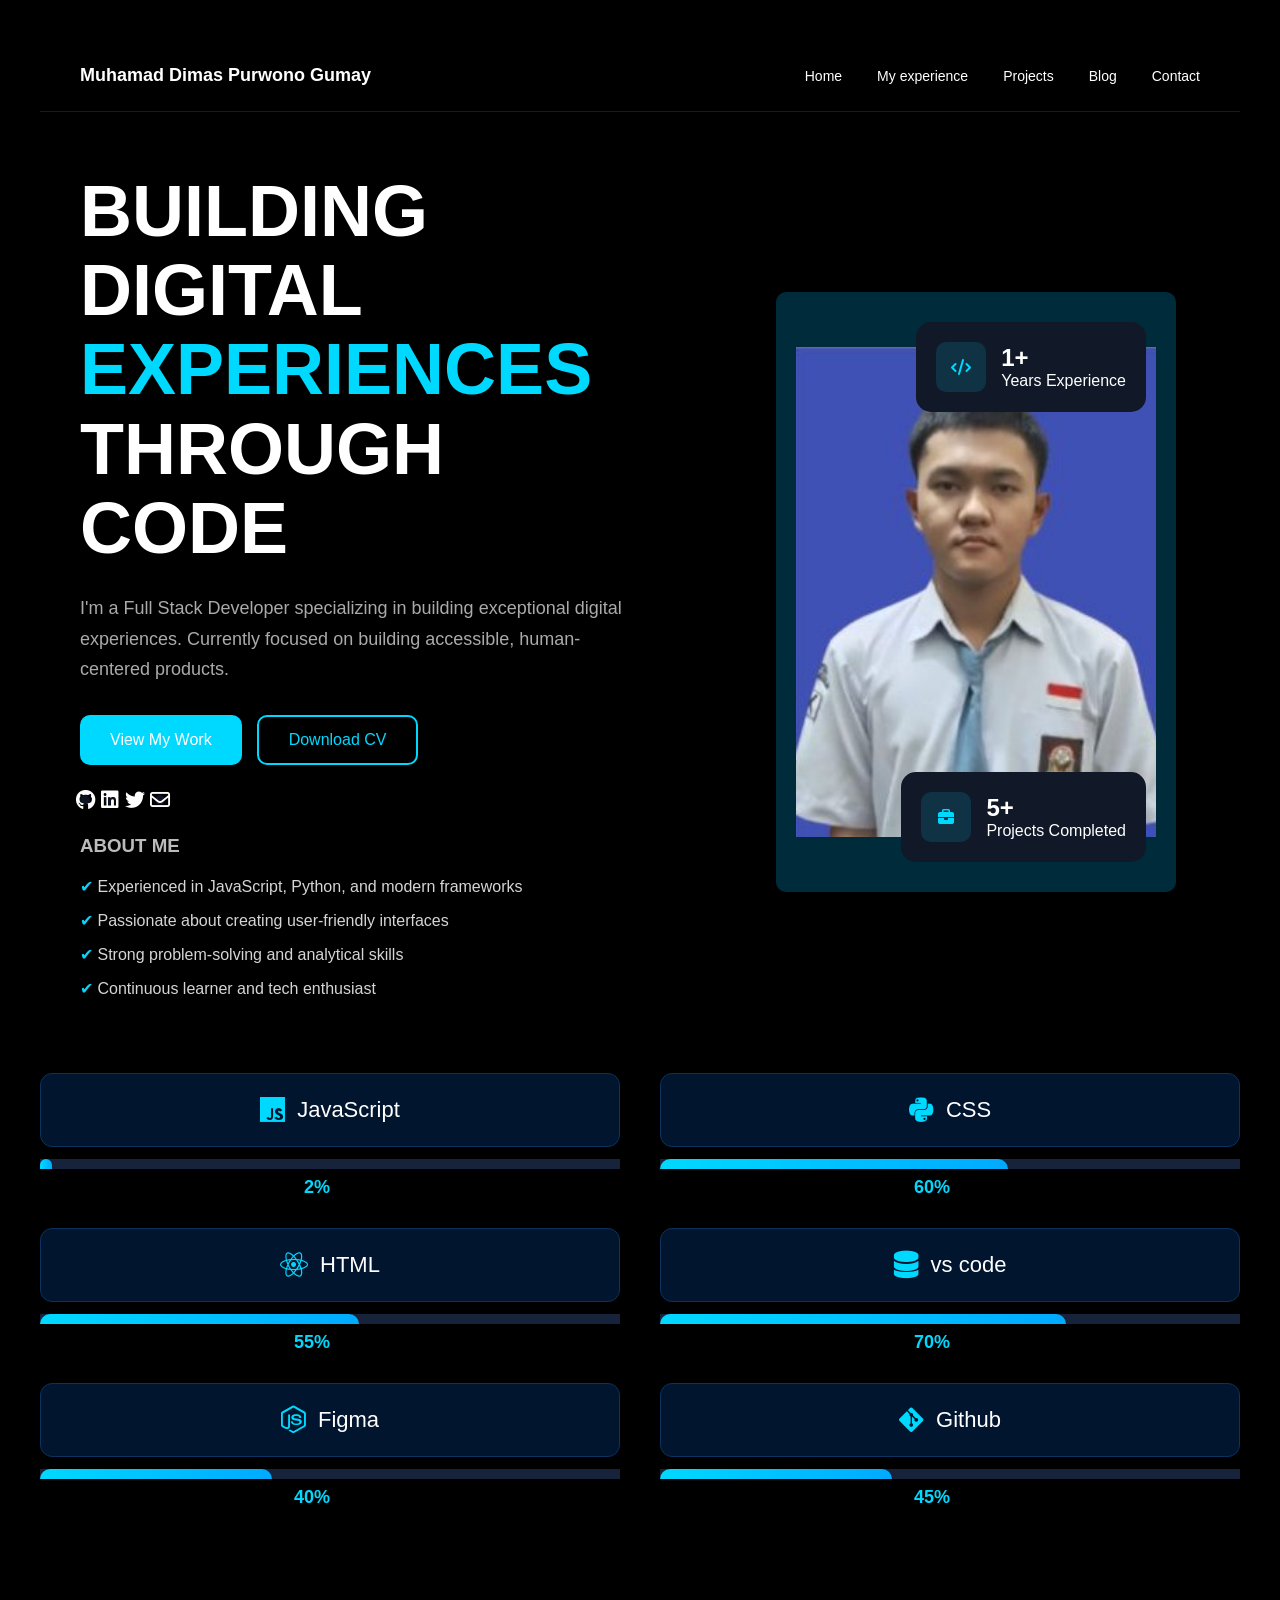
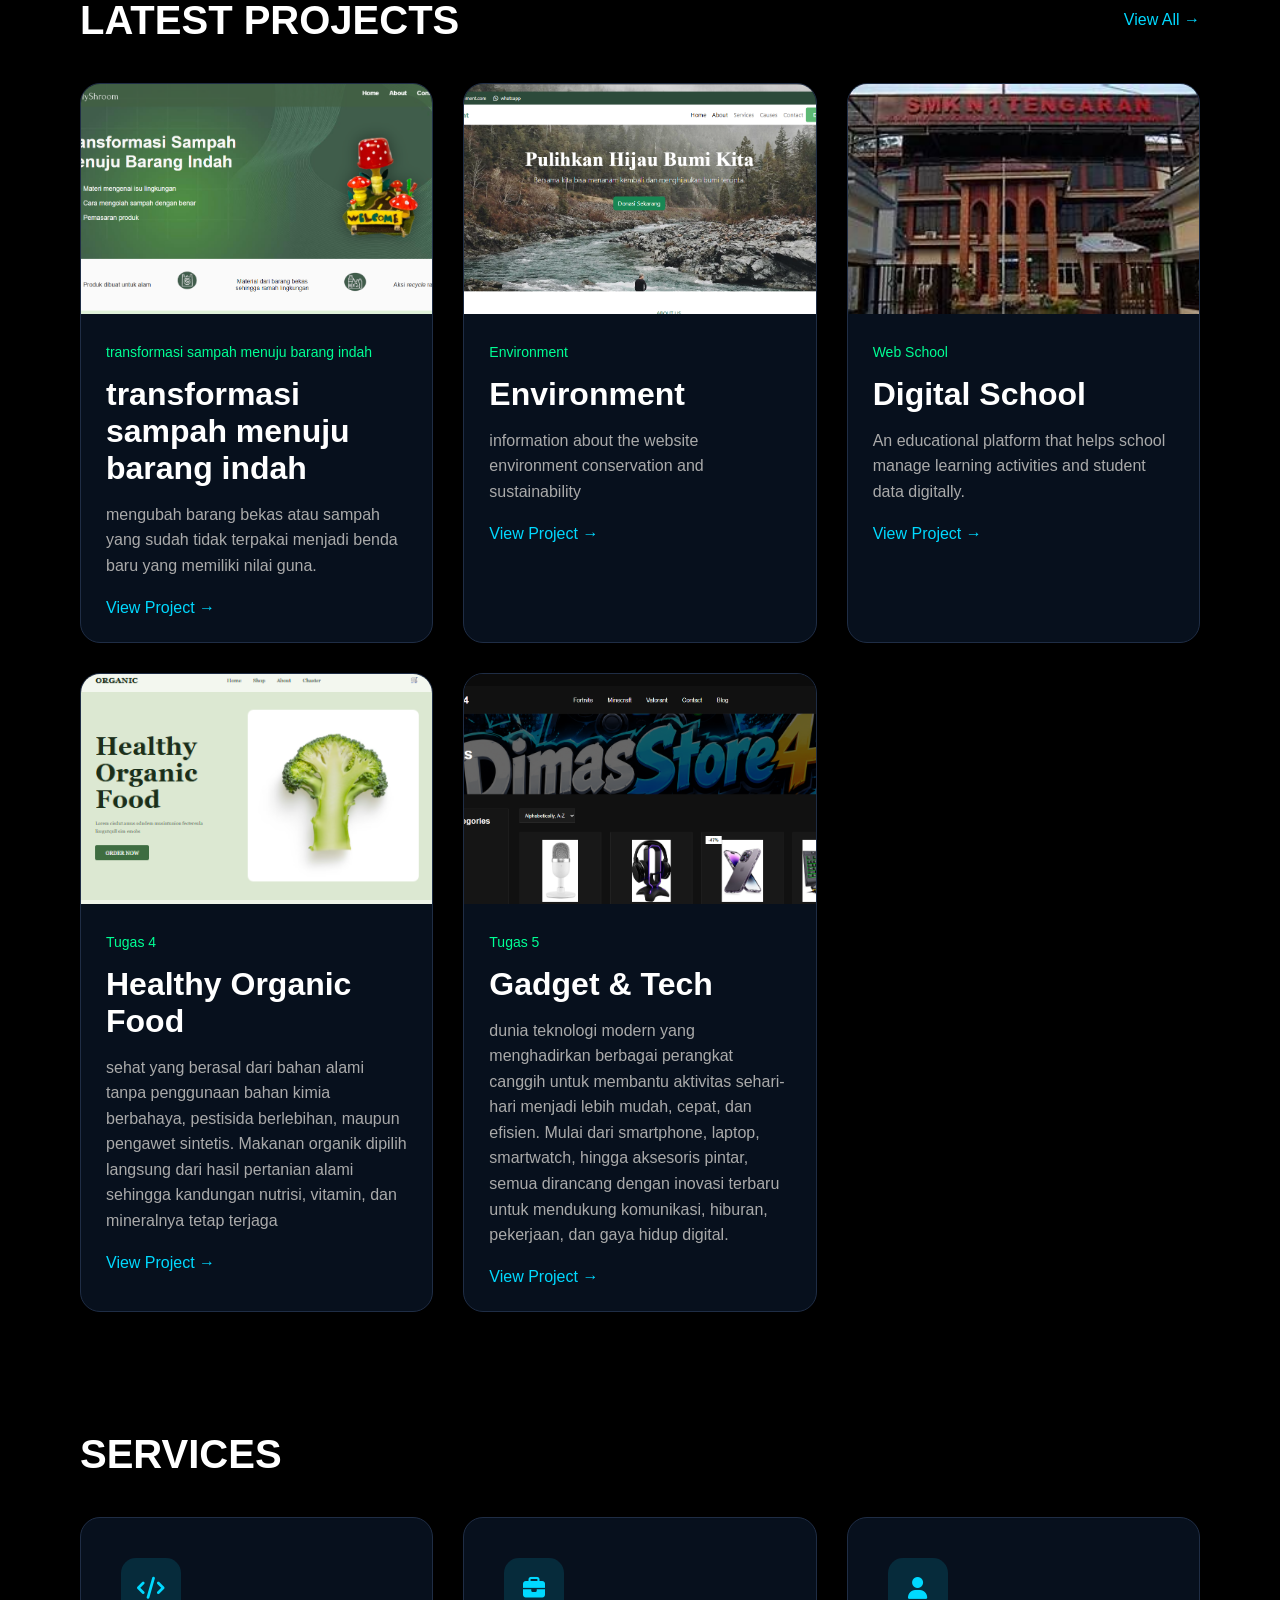
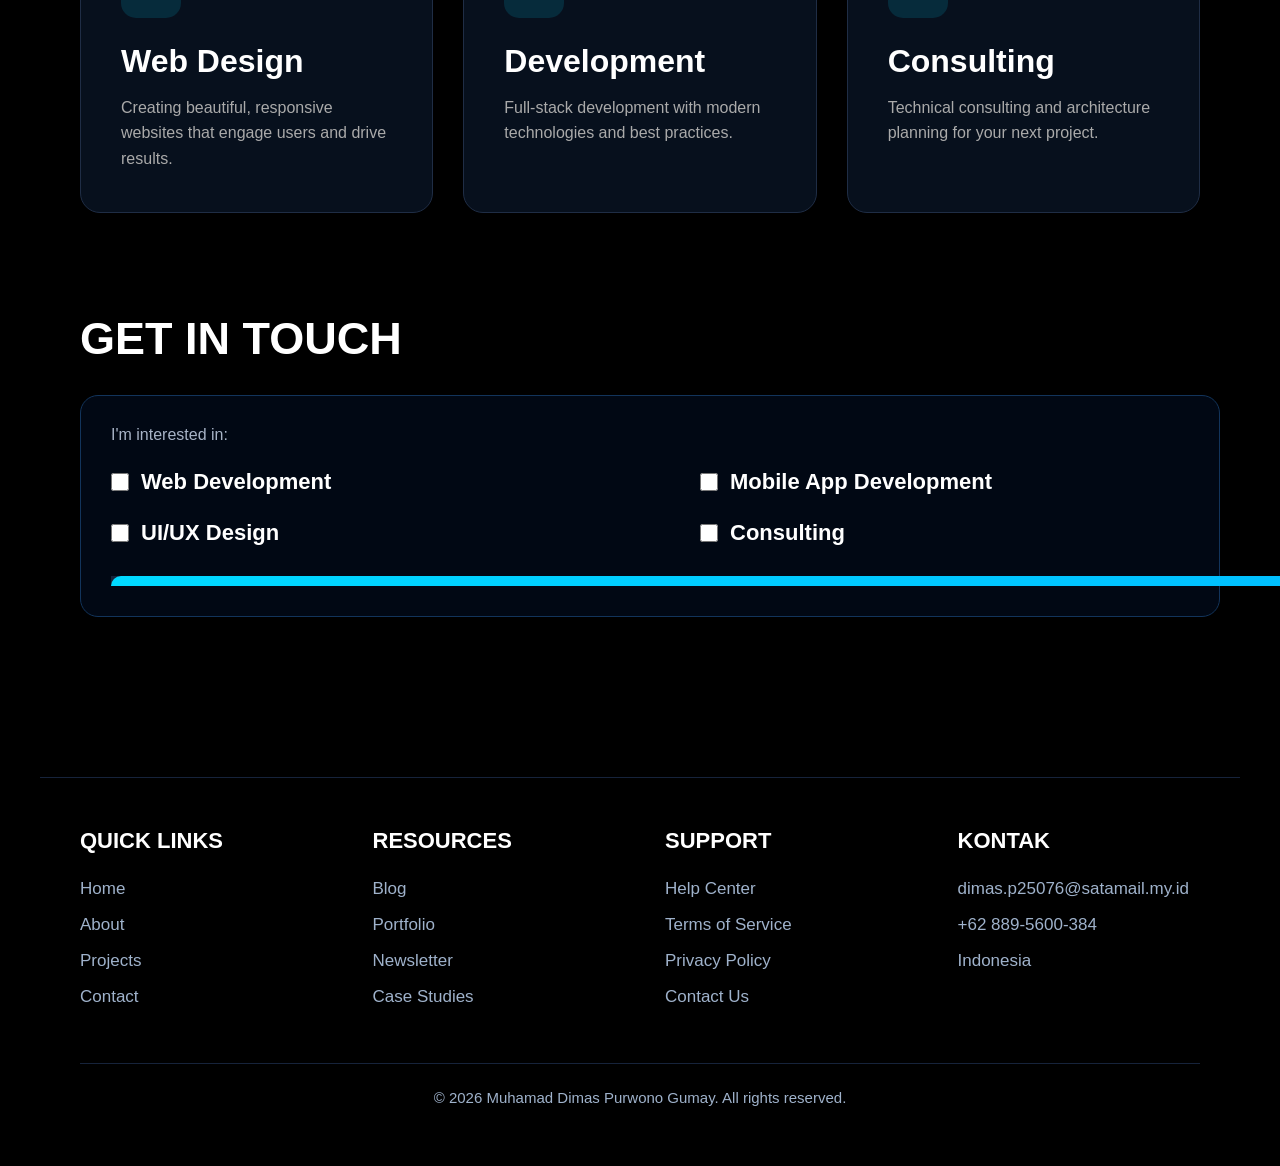
==== index.html @ ce94a872 "Add files via upload" ====
<!DOCTYPE html>
<html lang="en">
<head>
  <meta charset="UTF-8" />
  <meta name="viewport" content="width=device-width, initial-scale=1.0"/>
  <title>Portfolio</title>

  <!-- CSS -->
  <link rel="stylesheet" href="style.css"/>

  <!-- ICON -->
  <link
    rel="stylesheet"
    href="https://cdnjs.cloudflare.com/ajax/libs/font-awesome/6.5.2/css/all.min.css"
  />
  <link rel="stylesheet"
href="https://cdnjs.cloudflare.com/ajax/libs/font-awesome/6.5.1/css/all.min.css"/>
<head>
  <meta charset="UTF-8">
  <meta name="viewport" content="width=device-width, initial-scale=1.0">

  <title>Get In Touch</title>

  <!-- CSS -->
  <link rel="stylesheet" href="style.css">
  <link rel="stylesheet"
href="https://cdnjs.cloudflare.com/ajax/libs/font-awesome/6.5.1/css/all.min.css"/>
</head>
<body>
</head>
<body>

  <!-- NAVBAR -->
  <header>
    <div class="logo">Muhamad Dimas Purwono Gumay</div>

    <nav>
      <a href="#">Home</a>
      <a href="recount Text.html">My experience</a>
      <a href="#">Projects</a>
      <a href="#">Blog</a>
      <a href="#">Contact</a>
    </nav>
  </header>

  <!-- HERO -->
  <section class="hero">

    <div class="hero-left">

      <h1>
        BUILDING <br>
        DIGITAL <span>EXPERIENCES</span> <br>
        THROUGH CODE
      </h1>

      <p>
        I'm a Full Stack Developer specializing in building exceptional digital experiences.
        Currently focused on building accessible, human-centered products.
      </p>

      <div class="hero-buttons">
        <button class="btn-primary"a href="recount Text.html"> View My Work</button>
        <button class="btn-outline">Download CV</button>
      </div>

      <div class="social-icons">
        <div><i class="fa-brands fa-github"></i></div>
        <div><i class="fa-brands fa-linkedin"></i></div>
        <div><i class="fa-brands fa-twitter"></i></div>
        <div><i class="fa-regular fa-envelope"></i></div>
      </div>

      <div class="about">
        <h3>ABOUT ME</h3>

        <ul>
          <li>Experienced in JavaScript, Python, and modern frameworks</li>
          <li>Passionate about creating user-friendly interfaces</li>
          <li>Strong problem-solving and analytical skills</li>
          <li>Continuous learner and tech enthusiast</li>
        </ul>
      </div>

    </div>

    <div class="hero-right">

      <div class="profile-box">

        <img src="img/Desain tanpa judul.jpg" alt="profile"/>

        <div class="experience">
          <i class="fa-solid fa-code"></i>
          <div>
            <h2>1+</h2>
            <p>Years Experience</p>
          </div>
        </div>

        <div class="projects-completed">
          <i class="fa-solid fa-briefcase"></i>
          <div>
            <h2>5+</h2>
            <p>Projects Completed</p>
          </div>
        </div>

      </div>

    </div>

  </section>
<div class="skills-container">

  <!-- LEFT -->
  <div class="skills-left">

    <!-- JavaScript -->
    <div class="skill-item">

      <div class="box">
        <i class="fa-brands fa-js"></i>
        <span>JavaScript</span>
      </div>

      <div class="progress-bar">
        <div class="progress javascript"></div>
      </div>

      <div class="percent">2%</div>

    </div>

    <!-- React -->
    <div class="skill-item">

      <div class="box">
        <i class="fa-brands fa-react"></i>
        <span>HTML</span>
      </div>

      <div class="progress-bar">
        <div class="progress react"></div>
      </div>

      <div class="percent">55%</div>

    </div>

    <!-- Node -->
    <div class="skill-item">

      <div class="box">
        <i class="fa-brands fa-node-js"></i>
        <span>Figma</span>
      </div>

      <div class="progress-bar">
        <div class="progress node"></div>
      </div>

      <div class="percent">40%</div>

    </div>

  </div>

  <!-- RIGHT -->
  <div class="skills-right">

    <!-- Python -->
    <div class="skill-item">

      <div class="box">
        <i class="fa-brands fa-python"></i>
        <span>CSS</span>
      </div>

      <div class="progress-bar">
        <div class="progress python"></div>
      </div>

      <div class="percent">60%</div>

    </div>

    <!-- MongoDB -->
    <div class="skill-item">

      <div class="box">
        <i class="fa-solid fa-database"></i>
        <span>vs code</span>
      </div>

      <div class="progress-bar">
        <div class="progress mongo"></div>
      </div>

      <div class="percent">70%</div>

    </div>

    <!-- Git -->
    <div class="skill-item">

      <div class="box">
        <i class="fa-brands fa-git-alt"></i>
        <span>Github</span>
      </div>

      <div class="progress-bar">
        <div class="progress git"></div>
      </div>

      <div class="percent">45%</div>

    </div>

  </div>

</div>
    </div>

  </section>

  <!-- PROJECTS -->
  <section class="projects">

    <div class="projects-header">
      <h2>LATEST PROJECTS</h2>
      <a href="#">View All →</a>
    </div>

    <div class="project-grid">

       <div class="project-card">
        <img src="img/Screenshot 2026-05-16 173646.png" alt="">
        <div class="project-content">
          <span>transformasi sampah menuju barang indah</span>
          <h3>transformasi sampah menuju barang indah</h3>
          <p>
            mengubah barang bekas atau sampah yang sudah tidak terpakai menjadi benda baru yang memiliki nilai guna.
          </p>
          <a href="https://zahrorahmadan-cpu.github.io/recycleproject/">View Project →</a>
        </div>
      </div>

      <div class="project-card">
        <img src="img/Screenshot 2026-05-16 173435.png" alt="">
        <div class="project-content">
          <span>Environment</span>
          <h3>Environment</h3>
          <p>
            information about the website environment conservation and sustainability
          </p>
          <a href="https://dimasgumay213-maker.github.io/TugasEnvironment/">View Project →</a>
        </div>
      </div>

      <div class="project-card">
        <img src="img/smk tengaran.jpg" alt="">
        <div class="project-content">
          <span>Web School</span>
          <h3>Digital School</h3>
          <p>
            An educational platform that helps school manage learning activities and student data digitally.
          </p>
          <a href="https://dimasgumay04-max.github.io/Landingpage/">View Project →</a>
        </div>
      </div>

      <div class="project-card">
        <img src="img/Screenshot 2026-05-16 211404.png" alt="">
        <div class="project-content">
          <span>Tugas 4</span>
          <h3>Healthy Organic Food</h3>
          <p>
            sehat yang berasal dari bahan alami tanpa penggunaan bahan kimia berbahaya, pestisida berlebihan, maupun pengawet sintetis. Makanan organik dipilih langsung dari hasil pertanian alami sehingga kandungan nutrisi, vitamin, dan mineralnya tetap terjaga          </p>
          <a href="https://dimasgumay213-maker.github.io/tugas-4-semester-2/">View Project →</a>
        </div>
      </div>

      <div class="project-card">
        <img src="img/Screenshot 2026-05-16 212839.png" alt="">
        <div class="project-content">
          <span>Tugas 5</span>
          <h3>Gadget & Tech</h3>
          <p>
            dunia teknologi modern yang menghadirkan berbagai perangkat canggih untuk membantu aktivitas sehari-hari menjadi lebih mudah, cepat, dan efisien. Mulai dari smartphone, laptop, smartwatch, hingga aksesoris pintar, semua dirancang dengan inovasi terbaru untuk mendukung komunikasi, hiburan, pekerjaan, dan gaya hidup digital.
          </p>
          <a href="https://dimasgumay213-maker.github.io/tugas-5-semester2/">View Project →</a>
        </div>
      </div>
    </div>

  </section>

  <!-- SERVICES -->
  <section class="services">

    <h2>SERVICES</h2>

    <div class="services-grid">

      <div class="service-card">
        <i class="fa-solid fa-code"></i>
        <h3>Web Design</h3>
        <p>
          Creating beautiful, responsive websites that engage users and drive results.
        </p>
      </div>

      <div class="service-card">
        <i class="fa-solid fa-briefcase"></i>
        <h3>Development</h3>
        <p>
          Full-stack development with modern technologies and best practices.
        </p>
      </div>

      <div class="service-card">
        <i class="fa-solid fa-user"></i>
        <h3>Consulting</h3>
        <p>
          Technical consulting and architecture planning for your next project.
        </p>
      </div>

    </div>

  </section>

  <!-- JS -->
  <script src="script.js"></script>
<!-- CONTACT SECTION -->
  <section class="contact-section">

    <h1>GET IN TOUCH</h1>

    <div class="contact-box">

      <p>I'm interested in:</p>

      <div class="checkbox-grid">

        <label>
          <input type="checkbox">
          <span>Web Development</span>
        </label>

        <label>
          <input type="checkbox">
          <span>Mobile App Development</span>
        </label>

        <label>
          <input type="checkbox">
          <span>UI/UX Design</span>
        </label>

        <label>
          <input type="checkbox">
          <span>Consulting</span>
        </label>

      </div>

      <div class="progress-bar">
        <div class="progress"></div>
      </div>

    </div>

  </section>

  <!-- FOOTER -->
  <footer>

    <div class="footer-container">

      <!-- QUICK LINKS -->
      <div class="footer-box">

        <h3>QUICK LINKS</h3>

        <a href="#">Home</a>
        <a href="#">About</a>
        <a href="#">Projects</a>
        <a href="#">Contact</a>

      </div>

      <!-- RESOURCES -->
      <div class="footer-box">

        <h3>RESOURCES</h3>

        <a href="#">Blog</a>
        <a href="#">Portfolio</a>
        <a href="#">Newsletter</a>
        <a href="#">Case Studies</a>

      </div>

      <!-- SUPPORT -->
      <div class="footer-box">

        <h3>SUPPORT</h3>

        <a href="#">Help Center</a>
        <a href="#">Terms of Service</a>
        <a href="#">Privacy Policy</a>
        <a href="#">Contact Us</a>

      </div>

      <!-- KONTAK -->
      <div class="footer-box">

        <h3>KONTAK</h3>

        <p>dimas.p25076@satamail.my.id</p>
        <p>+62 889-5600-384</p>
        <p>Indonesia</p>

      </div>

    </div>

    <div class="copyright">
      © 2026 Muhamad Dimas Purwono Gumay. All rights reserved.
    </div>

  </footer>

</body>
</html>
---- style.css ----
*{
  margin:0;
  padding:0;
  box-sizing:border-box;
  font-family:Arial, sans-serif;
}

body{
  background:#000;
  color:white;
}

header{
  display:flex;
  justify-content:space-between;
  align-items:center;
  padding:20px 40px;
  border-bottom:1px solid #1f1f1f;
}

.logo{
  font-size:28px;
  font-weight:bold;
}

nav{
  display:flex;
  gap:30px;
}

nav a{
  color:white;
  text-decoration:none;
  font-size:14px;
}

.hero{
  display:flex;
  justify-content:space-between;
  align-items:center;
  padding:60px 40px;
  gap:50px;
}

.hero-left{
  width:50%;
}

.hero-left h1{
  font-size:72px;
  line-height:1.1;
  margin-bottom:25px;
}

.hero-left span{
  color:#00d9ff;
}

.hero-left p{
  color:#aaa;
  font-size:18px;
  line-height:1.7;
  margin-bottom:30px;
}

.hero-buttons{
  display:flex;
  gap:15px;
  margin-bottom:30px;
}

.btn-primary{
  background:#00d9ff;
  border:none;
  color:white;
  padding:14px 30px;
  border-radius:10px;
  cursor:pointer;
  font-size:16px;
}

.btn-outline{
  background:transparent;
  border:2px solid #00d9ff;
  color:#00d9ff;
  padding:14px 30px;
  border-radius:10px;
  cursor:pointer;
  font-size:16px;
}

.social-icons{
  display:flex;
  gap:15px;
  margin-bottom:30px;
}

.social-icons div{
  width:10px;
  height:10px;
  border-radius:10px;
  background:#0d1320;
  display:flex;
  justify-content:center;
  align-items:center;
  font-size:20px;
  cursor:pointer;
}

.about h3{
  margin-bottom:20px;
  color:#bbb;
}

.about ul{
  list-style:none;
}

.about li{
  margin-bottom:15px;
  color:#d5d5d5;
}

.about li::before{
  content:"✔ ";
  color:#00d9ff;
}

.hero-right{
  width:40%;
  display:flex;
  justify-content:center;
}

.profile-box{
  position:relative;
  width:400px;
  height:600px;
  background:#002b3a;
  border-radius:10px;
  overflow:hidden;
  display:flex;
  justify-content:center;
  align-items:center;
}

.profile-box img{
  width:90%;
}

.experience,
.projects-completed{
  position:absolute;
  background:#111827;
  padding:20px;
  border-radius:15px;
  display:flex;
  align-items:center;
  gap:15px;
}

.experience{
  top:30px;
  right:30px;
}

.projects-completed{
  bottom:30px;
  right:30px;
}

.experience i,
.projects-completed i{
  width:50px;
  height:50px;
  background:#00d9ff22;
  color:#00d9ff;
  display:flex;
  justify-content:center;
  align-items:center;
  border-radius:10px;
}

.skills-section{
  display:flex;
  gap:40px;
  padding:60px 40px;
}

.skills-left,
.skills-right{
  width:50%;
}

.skills-section h3{
  margin-bottom:30px;
  color:#ddd;
}

.skill{
  margin-bottom:25px;
}

.skill-title{
  display:flex;
  justify-content:space-between;
  margin-bottom:10px;
}

.bar{
  width:100%;
  height:8px;
  background:#1d2635;
  border-radius:20px;
}

.fill{
  height:100%;
  background:#00d9ff;
  border-radius:20px;
}

.tech-boxes,
.framework-grid{
  display:grid;
  grid-template-columns:repeat(3,1fr);
  gap:20px;
  margin-top:30px;
}

.tech-boxes div,
.framework-grid div{
  padding:20px;
  text-align:center;
  border:1px solid #1f2d45;
  border-radius:10px;
  background:#07101d;
}

.projects{
  padding:60px 40px;
}

.projects-header{
  display:flex;
  justify-content:space-between;
  align-items:center;
  margin-bottom:40px;
}

.projects-header h2{
  font-size:40px;
}

.projects-header a{
  color:#00d9ff;
  text-decoration:none;
}

.project-grid{
  display:grid;
  grid-template-columns:repeat(3,1fr);
  gap:30px;
}

.project-card{
  background:#07101d;
  border:1px solid #1f2d45;
  border-radius:20px;
  overflow:hidden;
}

.project-card img{
  width:100%;
  height:230px;
  object-fit:cover;
}

.project-content{
  padding:25px;
}

.project-content span{
  color:#00ff95;
  font-size:14px;
}

.project-content h3{
  margin:15px 0;
  font-size:32px;
}

.project-content p{
  color:#aaa;
  line-height:1.6;
  margin-bottom:20px;
}

.project-content a{
  color:#00d9ff;
  text-decoration:none;
}

.services{
  padding:60px 40px;
}

.services h2{
  font-size:40px;
  margin-bottom:40px;
}

.services-grid{
  display:grid;
  grid-template-columns:repeat(3,1fr);
  gap:30px;
}

.service-card{
  background:#07101d;
  border:1px solid #1f2d45;
  padding:40px;
  border-radius:20px;
}

.service-card i{
  width:60px;
  height:60px;
  background:#00d9ff22;
  color:#00d9ff;
  display:flex;
  justify-content:center;
  align-items:center;
  border-radius:15px;
  margin-bottom:25px;
  font-size:22px;
}

.service-card h3{
  margin-bottom:15px;
  font-size:32px;
}

.service-card p{
  color:#aaa;
  line-height:1.6;
}

@media(max-width:1000px){

  .hero{
    flex-direction:column;
  }

  .hero-left,
  .hero-right,
  .skills-left,
  .skills-right{
    width:100%;
  }

  .skills-section{
    flex-direction:column;
  }

  .project-grid,
  .services-grid{
    grid-template-columns:1fr;
  }

  .hero-left h1{
    font-size:50px;
  }

}
.skills-box{
  display:grid;
  grid-template-columns:repeat(3,1fr);
  gap:20px;
  margin-top:25px;
}

.box{
  display:flex;
  align-items:center;
  justify-content:center;
  gap:10px;
  background:#03132b;
  border:1px solid #0b2a52;
  border-radius:12px;
  padding:22px;
  color:white;
  font-size:22px;
  transition:0.3s;
  cursor:pointer;
}

.box i{
  color:#00d9ff;
  font-size:28px;
}

.box:hover{
  transform:translateY(-5px);
  border-color:#00d9ff;
  box-shadow:0 0 15px rgba(0,217,255,0.4);
}

recount text
*{
  margin:0;
  padding:0;
  box-sizing:border-box;
  font-family:Arial, sans-serif;
}

body{
  background:#000;
  color:white;
}

/* NAVBAR */

header{
  width:100%;
  padding:25px 40px;
  display:flex;
  justify-content:space-between;
  align-items:center;
  border-bottom:1px solid #1a1a1a;
}

.logo{
  font-size:18px;
  font-weight:bold;
}

nav{
  display:flex;
  gap:35px;
}

nav a{
  text-decoration:none;
  color:white;
  font-size:14px;
  transition:0.3s;
}

nav a:hover{
  color:#00bfff;
}

/* HERO */

.hero{
  width:100%;
  min-height:100vh;
  padding:60px 40px;
  display:flex;
  justify-content:space-between;
  align-items:center;
  gap:70px;
}

/* LEFT */

.hero-text{
  width:55%;
}

.hero-text h1{
  font-size:90px;
  line-height:95px;
  margin-bottom:35px;
  font-weight:00;
}

.hero-text h1 span{
  color:#00cfff;
}

.hero-text p{
  color:#bcbcbc;
  font-size:20px;
  line-height:40px;
  margin-bottom:30px;
  max-width:850px;
}

/* RIGHT */

.hero-image{
  width:45%;
  display:flex;
  justify-content:center;
}

.image-box{
  position:relative;
  width:520px;
}

.image-box img{
  width:100%;
  border-radius:20px;
  border-left:12px solid #00bfff;
}

/* CARD */

.card{
  position:absolute;
  display:flex;
  align-items:center;
  gap:20px;
  background:#08122b;
  padding:22px 28px;
  border-radius:20px;
  box-shadow:0 0 20px rgba(0,0,0,0.4);
}

.card .icon{
  width:60px;
  height:60px;
  background:#0d223f;
  border-radius:15px;
  display:flex;
  justify-content:center;
  align-items:center;
}

.card .icon i{
  color:#00cfff;
  font-size:25px;
}

.card h3{
  font-size:40px;
  margin-bottom:5px;
}

.card p{
  color:#d0d0d0;
  font-size:20px;
}

/* POSITION */

.top-card{
  top:30px;
  right:-40px;
}

.bottom-card{
  bottom:30px;
  right:-40px;
}

/* RESPONSIVE */

@media(max-width:1200px){

  .hero{
    flex-direction:column;
  }

  .hero-text,
  .hero-image{
    width:100%;
  }

  .hero-text h1{
    font-size:70px;
    line-height:75px;
  }

  .image-box{
    width:100%;
    max-width:100px;
  }

}

@media(max-width:700px){

  header{
    flex-direction:column;
    gap:20px;
  }

  nav{
    flex-wrap:wrap;
    justify-content:center;
  }

  .hero{
    padding:40px 20px;
  }

  .hero-text h1{
    font-size:50px;
    line-height:55px;
  }

  .hero-text p{
    font-size:16px;
    line-height:30px;
  }

  .card{
    padding:15px 20px;
  }

  .card h3{
    font-size:28px;
  }

  .card p{
    font-size:14px;
  }

  .card .icon{
    width:50px;
    height:50px;
  }

}
*{
  margin:0;
  padding:0;
  box-sizing:border-box;
  font-family:Arial, sans-serif;
}

body{
  background:#000;
  color:white;
}

/* CONTACT */

.contact-section{
  width:70%;
  padding:40px;
}

.contact-section h1{
  font-size:45px;
  margin-bottom:30px;
  font-weight:900;
}

.contact-box{
  width:150%;
  border:1px solid #12345b;
  border-radius:18px;
  padding:30px;
  background:#010814;
}

.contact-box p{
  color:#a8b4c7;
  margin-bottom:25px;
}

.checkbox-grid{
  display:grid;
  grid-template-columns:1fr 1fr;
  gap:25px 100px;
  margin-bottom:30px;
}

.checkbox-grid label{
  display:flex;
  align-items:center;
  gap:12px;
  font-size:22px;
  font-weight:600;
}

.checkbox-grid input{
  width:18px;
  height:18px;
  accent-color:#00d9ff;
  cursor:pointer;
}

*{
  margin:0;
  padding:0;
  box-sizing:border-box;
  font-family:Arial, sans-serif;
}

body{
  background:#000;
  padding:40px;
  color:white;
}

/* CONTAINER */

.skills-container{
  display:grid;
  grid-template-columns:1fr 1fr;
  gap:40px;
}

/* SKILL */

.skill-item{
  margin-bottom:30px;
}

.box{
  width:200%;
  background:#02152f;
  border:1px solid #0c315f;
  border-radius:12px;
  padding:22px;
  display:flex;
  align-items:center;
  justify-content:center;
  gap:12px;
  color:white;
  font-size:22px;
  margin-bottom:12px;
}

.box i{
  color:#00d9ff;
  font-size:28px;
}

/* PROGRESS */

.progress-bar{
  width:200%;
  height:10px;
  background:#16233a;
  border-radius:px;
  overflow:hidden;
}

.progress{
  height:200%;
  width:0;
  border-radius:20px;
  background:linear-gradient(90deg,#00d9ff,#00aaff);
  animation:load 2s forwards;
}

/* WIDTH */

.javascript{
  --width:2%;
}

.react{
  --width:55%;
}

.node{
  --width:40%;
}

.python{
  --width:60%;
}

.mongo{
  --width:70%;
}

.git{
  --width:40%;
}

.percent{
  text-align:right;
  margin-top:8px;
  color:#00d9ff;
  font-size:18px;
  font-weight:bold;
}

/* ANIMATION */

@keyframes load{

  from{
    width:0;
  }

  to{
    width:var(--width);
  }

}

/* RESPONSIVE */

@media(max-width:900px){

  .skills-container{
    grid-template-columns:1fr;
  }

}
/* FOOTER */

footer{
  width:100%;
  margin-top:120px;
  border-top:1px solid #16233b;
  padding:50px 40px 20px;
}

.footer-container{
  display:grid;
  grid-template-columns:repeat(4,1fr);
  gap:50px;
  padding-bottom:40px;
  border-bottom:1px solid #16233b;
}

.footer-box h3{
  margin-bottom:25px;
  font-size:22px;
}

.footer-box a,
.footer-box p{
  display:block;
  color:#9fb2cb;
  text-decoration:none;
  margin-bottom:16px;
  font-size:17px;
  transition:0.3s;
}

.footer-box a:hover{
  color:#00d9ff;
}

.copyright{
  text-align:center;
  color:#9fb2cb;
  padding-top:25px;
  font-size:15px;
}

/* RESPONSIVE */

@media(max-width:600px){

  .footer-container{
    grid-template-columns:1fr 1fr;
  }

  .checkbox-grid{
    grid-template-columns:1fr;
    gap:20px;
  }
}

@media(max-width:600px){

  .contact-section{
    padding:20px;
  }

  .contact-section h1{
    font-size:35px;
  }

  .checkbox-grid label{
    font-size:18px;
  }

  .footer-container{
    grid-template-columns:1fr;
  }

}
---- style.css ----
*{
  margin:0;
  padding:0;
  box-sizing:border-box;
  font-family:Arial, sans-serif;
}

body{
  background:#000;
  color:white;
}

header{
  display:flex;
  justify-content:space-between;
  align-items:center;
  padding:20px 40px;
  border-bottom:1px solid #1f1f1f;
}

.logo{
  font-size:28px;
  font-weight:bold;
}

nav{
  display:flex;
  gap:30px;
}

nav a{
  color:white;
  text-decoration:none;
  font-size:14px;
}

.hero{
  display:flex;
  justify-content:space-between;
  align-items:center;
  padding:60px 40px;
  gap:50px;
}

.hero-left{
  width:50%;
}

.hero-left h1{
  font-size:72px;
  line-height:1.1;
  margin-bottom:25px;
}

.hero-left span{
  color:#00d9ff;
}

.hero-left p{
  color:#aaa;
  font-size:18px;
  line-height:1.7;
  margin-bottom:30px;
}

.hero-buttons{
  display:flex;
  gap:15px;
  margin-bottom:30px;
}

.btn-primary{
  background:#00d9ff;
  border:none;
  color:white;
  padding:14px 30px;
  border-radius:10px;
  cursor:pointer;
  font-size:16px;
}

.btn-outline{
  background:transparent;
  border:2px solid #00d9ff;
  color:#00d9ff;
  padding:14px 30px;
  border-radius:10px;
  cursor:pointer;
  font-size:16px;
}

.social-icons{
  display:flex;
  gap:15px;
  margin-bottom:30px;
}

.social-icons div{
  width:10px;
  height:10px;
  border-radius:10px;
  background:#0d1320;
  display:flex;
  justify-content:center;
  align-items:center;
  font-size:20px;
  cursor:pointer;
}

.about h3{
  margin-bottom:20px;
  color:#bbb;
}

.about ul{
  list-style:none;
}

.about li{
  margin-bottom:15px;
  color:#d5d5d5;
}

.about li::before{
  content:"✔ ";
  color:#00d9ff;
}

.hero-right{
  width:40%;
  display:flex;
  justify-content:center;
}

.profile-box{
  position:relative;
  width:400px;
  height:600px;
  background:#002b3a;
  border-radius:10px;
  overflow:hidden;
  display:flex;
  justify-content:center;
  align-items:center;
}

.profile-box img{
  width:90%;
}

.experience,
.projects-completed{
  position:absolute;
  background:#111827;
  padding:20px;
  border-radius:15px;
  display:flex;
  align-items:center;
  gap:15px;
}

.experience{
  top:30px;
  right:30px;
}

.projects-completed{
  bottom:30px;
  right:30px;
}

.experience i,
.projects-completed i{
  width:50px;
  height:50px;
  background:#00d9ff22;
  color:#00d9ff;
  display:flex;
  justify-content:center;
  align-items:center;
  border-radius:10px;
}

.skills-section{
  display:flex;
  gap:40px;
  padding:60px 40px;
}

.skills-left,
.skills-right{
  width:50%;
}

.skills-section h3{
  margin-bottom:30px;
  color:#ddd;
}

.skill{
  margin-bottom:25px;
}

.skill-title{
  display:flex;
  justify-content:space-between;
  margin-bottom:10px;
}

.bar{
  width:100%;
  height:8px;
  background:#1d2635;
  border-radius:20px;
}

.fill{
  height:100%;
  background:#00d9ff;
  border-radius:20px;
}

.tech-boxes,
.framework-grid{
  display:grid;
  grid-template-columns:repeat(3,1fr);
  gap:20px;
  margin-top:30px;
}

.tech-boxes div,
.framework-grid div{
  padding:20px;
  text-align:center;
  border:1px solid #1f2d45;
  border-radius:10px;
  background:#07101d;
}

.projects{
  padding:60px 40px;
}

.projects-header{
  display:flex;
  justify-content:space-between;
  align-items:center;
  margin-bottom:40px;
}

.projects-header h2{
  font-size:40px;
}

.projects-header a{
  color:#00d9ff;
  text-decoration:none;
}

.project-grid{
  display:grid;
  grid-template-columns:repeat(3,1fr);
  gap:30px;
}

.project-card{
  background:#07101d;
  border:1px solid #1f2d45;
  border-radius:20px;
  overflow:hidden;
}

.project-card img{
  width:100%;
  height:230px;
  object-fit:cover;
}

.project-content{
  padding:25px;
}

.project-content span{
  color:#00ff95;
  font-size:14px;
}

.project-content h3{
  margin:15px 0;
  font-size:32px;
}

.project-content p{
  color:#aaa;
  line-height:1.6;
  margin-bottom:20px;
}

.project-content a{
  color:#00d9ff;
  text-decoration:none;
}

.services{
  padding:60px 40px;
}

.services h2{
  font-size:40px;
  margin-bottom:40px;
}

.services-grid{
  display:grid;
  grid-template-columns:repeat(3,1fr);
  gap:30px;
}

.service-card{
  background:#07101d;
  border:1px solid #1f2d45;
  padding:40px;
  border-radius:20px;
}

.service-card i{
  width:60px;
  height:60px;
  background:#00d9ff22;
  color:#00d9ff;
  display:flex;
  justify-content:center;
  align-items:center;
  border-radius:15px;
  margin-bottom:25px;
  font-size:22px;
}

.service-card h3{
  margin-bottom:15px;
  font-size:32px;
}

.service-card p{
  color:#aaa;
  line-height:1.6;
}

@media(max-width:1000px){

  .hero{
    flex-direction:column;
  }

  .hero-left,
  .hero-right,
  .skills-left,
  .skills-right{
    width:100%;
  }

  .skills-section{
    flex-direction:column;
  }

  .project-grid,
  .services-grid{
    grid-template-columns:1fr;
  }

  .hero-left h1{
    font-size:50px;
  }

}
.skills-box{
  display:grid;
  grid-template-columns:repeat(3,1fr);
  gap:20px;
  margin-top:25px;
}

.box{
  display:flex;
  align-items:center;
  justify-content:center;
  gap:10px;
  background:#03132b;
  border:1px solid #0b2a52;
  border-radius:12px;
  padding:22px;
  color:white;
  font-size:22px;
  transition:0.3s;
  cursor:pointer;
}

.box i{
  color:#00d9ff;
  font-size:28px;
}

.box:hover{
  transform:translateY(-5px);
  border-color:#00d9ff;
  box-shadow:0 0 15px rgba(0,217,255,0.4);
}

recount text
*{
  margin:0;
  padding:0;
  box-sizing:border-box;
  font-family:Arial, sans-serif;
}

body{
  background:#000;
  color:white;
}

/* NAVBAR */

header{
  width:100%;
  padding:25px 40px;
  display:flex;
  justify-content:space-between;
  align-items:center;
  border-bottom:1px solid #1a1a1a;
}

.logo{
  font-size:18px;
  font-weight:bold;
}

nav{
  display:flex;
  gap:35px;
}

nav a{
  text-decoration:none;
  color:white;
  font-size:14px;
  transition:0.3s;
}

nav a:hover{
  color:#00bfff;
}

/* HERO */

.hero{
  width:100%;
  min-height:100vh;
  padding:60px 40px;
  display:flex;
  justify-content:space-between;
  align-items:center;
  gap:70px;
}

/* LEFT */

.hero-text{
  width:55%;
}

.hero-text h1{
  font-size:90px;
  line-height:95px;
  margin-bottom:35px;
  font-weight:00;
}

.hero-text h1 span{
  color:#00cfff;
}

.hero-text p{
  color:#bcbcbc;
  font-size:20px;
  line-height:40px;
  margin-bottom:30px;
  max-width:850px;
}

/* RIGHT */

.hero-image{
  width:45%;
  display:flex;
  justify-content:center;
}

.image-box{
  position:relative;
  width:520px;
}

.image-box img{
  width:100%;
  border-radius:20px;
  border-left:12px solid #00bfff;
}

/* CARD */

.card{
  position:absolute;
  display:flex;
  align-items:center;
  gap:20px;
  background:#08122b;
  padding:22px 28px;
  border-radius:20px;
  box-shadow:0 0 20px rgba(0,0,0,0.4);
}

.card .icon{
  width:60px;
  height:60px;
  background:#0d223f;
  border-radius:15px;
  display:flex;
  justify-content:center;
  align-items:center;
}

.card .icon i{
  color:#00cfff;
  font-size:25px;
}

.card h3{
  font-size:40px;
  margin-bottom:5px;
}

.card p{
  color:#d0d0d0;
  font-size:20px;
}

/* POSITION */

.top-card{
  top:30px;
  right:-40px;
}

.bottom-card{
  bottom:30px;
  right:-40px;
}

/* RESPONSIVE */

@media(max-width:1200px){

  .hero{
    flex-direction:column;
  }

  .hero-text,
  .hero-image{
    width:100%;
  }

  .hero-text h1{
    font-size:70px;
    line-height:75px;
  }

  .image-box{
    width:100%;
    max-width:100px;
  }

}

@media(max-width:700px){

  header{
    flex-direction:column;
    gap:20px;
  }

  nav{
    flex-wrap:wrap;
    justify-content:center;
  }

  .hero{
    padding:40px 20px;
  }

  .hero-text h1{
    font-size:50px;
    line-height:55px;
  }

  .hero-text p{
    font-size:16px;
    line-height:30px;
  }

  .card{
    padding:15px 20px;
  }

  .card h3{
    font-size:28px;
  }

  .card p{
    font-size:14px;
  }

  .card .icon{
    width:50px;
    height:50px;
  }

}
*{
  margin:0;
  padding:0;
  box-sizing:border-box;
  font-family:Arial, sans-serif;
}

body{
  background:#000;
  color:white;
}

/* CONTACT */

.contact-section{
  width:70%;
  padding:40px;
}

.contact-section h1{
  font-size:45px;
  margin-bottom:30px;
  font-weight:900;
}

.contact-box{
  width:150%;
  border:1px solid #12345b;
  border-radius:18px;
  padding:30px;
  background:#010814;
}

.contact-box p{
  color:#a8b4c7;
  margin-bottom:25px;
}

.checkbox-grid{
  display:grid;
  grid-template-columns:1fr 1fr;
  gap:25px 100px;
  margin-bottom:30px;
}

.checkbox-grid label{
  display:flex;
  align-items:center;
  gap:12px;
  font-size:22px;
  font-weight:600;
}

.checkbox-grid input{
  width:18px;
  height:18px;
  accent-color:#00d9ff;
  cursor:pointer;
}

*{
  margin:0;
  padding:0;
  box-sizing:border-box;
  font-family:Arial, sans-serif;
}

body{
  background:#000;
  padding:40px;
  color:white;
}

/* CONTAINER */

.skills-container{
  display:grid;
  grid-template-columns:1fr 1fr;
  gap:40px;
}

/* SKILL */

.skill-item{
  margin-bottom:30px;
}

.box{
  width:200%;
  background:#02152f;
  border:1px solid #0c315f;
  border-radius:12px;
  padding:22px;
  display:flex;
  align-items:center;
  justify-content:center;
  gap:12px;
  color:white;
  font-size:22px;
  margin-bottom:12px;
}

.box i{
  color:#00d9ff;
  font-size:28px;
}

/* PROGRESS */

.progress-bar{
  width:200%;
  height:10px;
  background:#16233a;
  border-radius:px;
  overflow:hidden;
}

.progress{
  height:200%;
  width:0;
  border-radius:20px;
  background:linear-gradient(90deg,#00d9ff,#00aaff);
  animation:load 2s forwards;
}

/* WIDTH */

.javascript{
  --width:2%;
}

.react{
  --width:55%;
}

.node{
  --width:40%;
}

.python{
  --width:60%;
}

.mongo{
  --width:70%;
}

.git{
  --width:40%;
}

.percent{
  text-align:right;
  margin-top:8px;
  color:#00d9ff;
  font-size:18px;
  font-weight:bold;
}

/* ANIMATION */

@keyframes load{

  from{
    width:0;
  }

  to{
    width:var(--width);
  }

}

/* RESPONSIVE */

@media(max-width:900px){

  .skills-container{
    grid-template-columns:1fr;
  }

}
/* FOOTER */

footer{
  width:100%;
  margin-top:120px;
  border-top:1px solid #16233b;
  padding:50px 40px 20px;
}

.footer-container{
  display:grid;
  grid-template-columns:repeat(4,1fr);
  gap:50px;
  padding-bottom:40px;
  border-bottom:1px solid #16233b;
}

.footer-box h3{
  margin-bottom:25px;
  font-size:22px;
}

.footer-box a,
.footer-box p{
  display:block;
  color:#9fb2cb;
  text-decoration:none;
  margin-bottom:16px;
  font-size:17px;
  transition:0.3s;
}

.footer-box a:hover{
  color:#00d9ff;
}

.copyright{
  text-align:center;
  color:#9fb2cb;
  padding-top:25px;
  font-size:15px;
}

/* RESPONSIVE */

@media(max-width:600px){

  .footer-container{
    grid-template-columns:1fr 1fr;
  }

  .checkbox-grid{
    grid-template-columns:1fr;
    gap:20px;
  }
}

@media(max-width:600px){

  .contact-section{
    padding:20px;
  }

  .contact-section h1{
    font-size:35px;
  }

  .checkbox-grid label{
    font-size:18px;
  }

  .footer-container{
    grid-template-columns:1fr;
  }

}
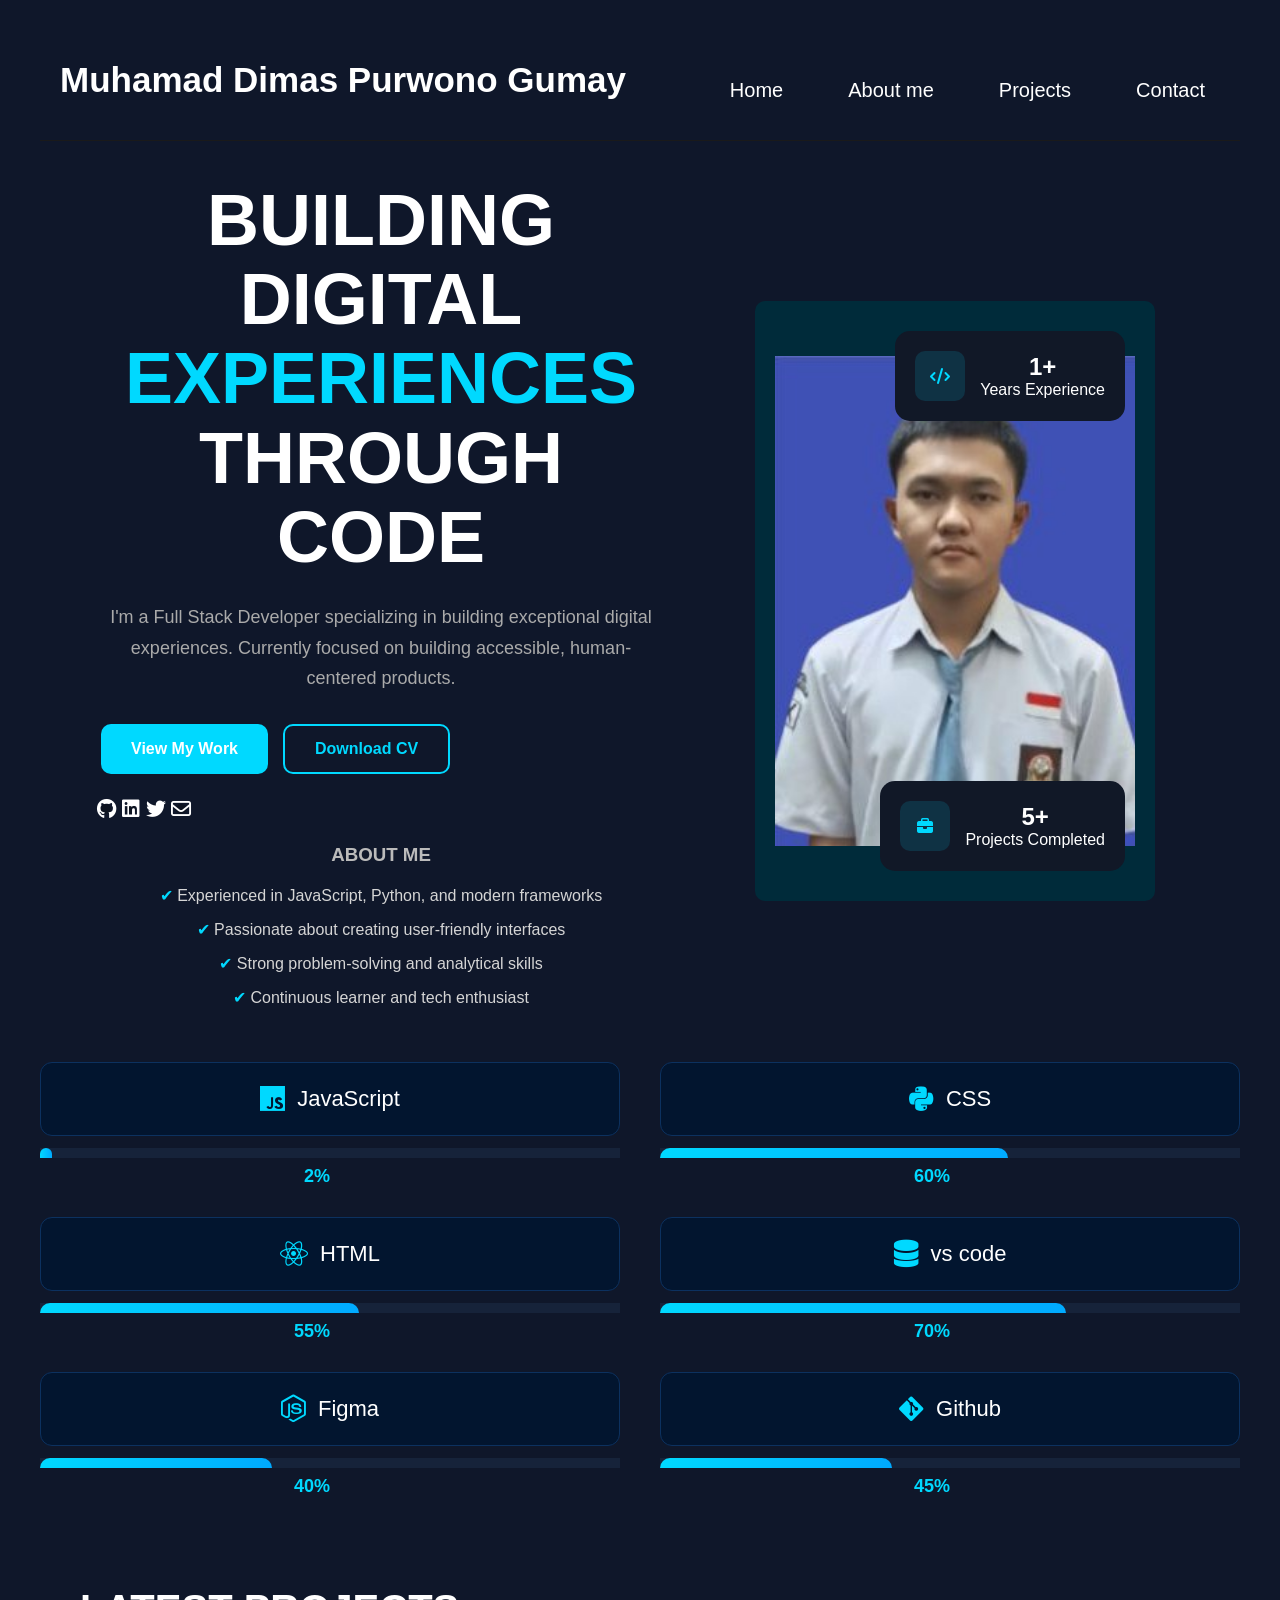
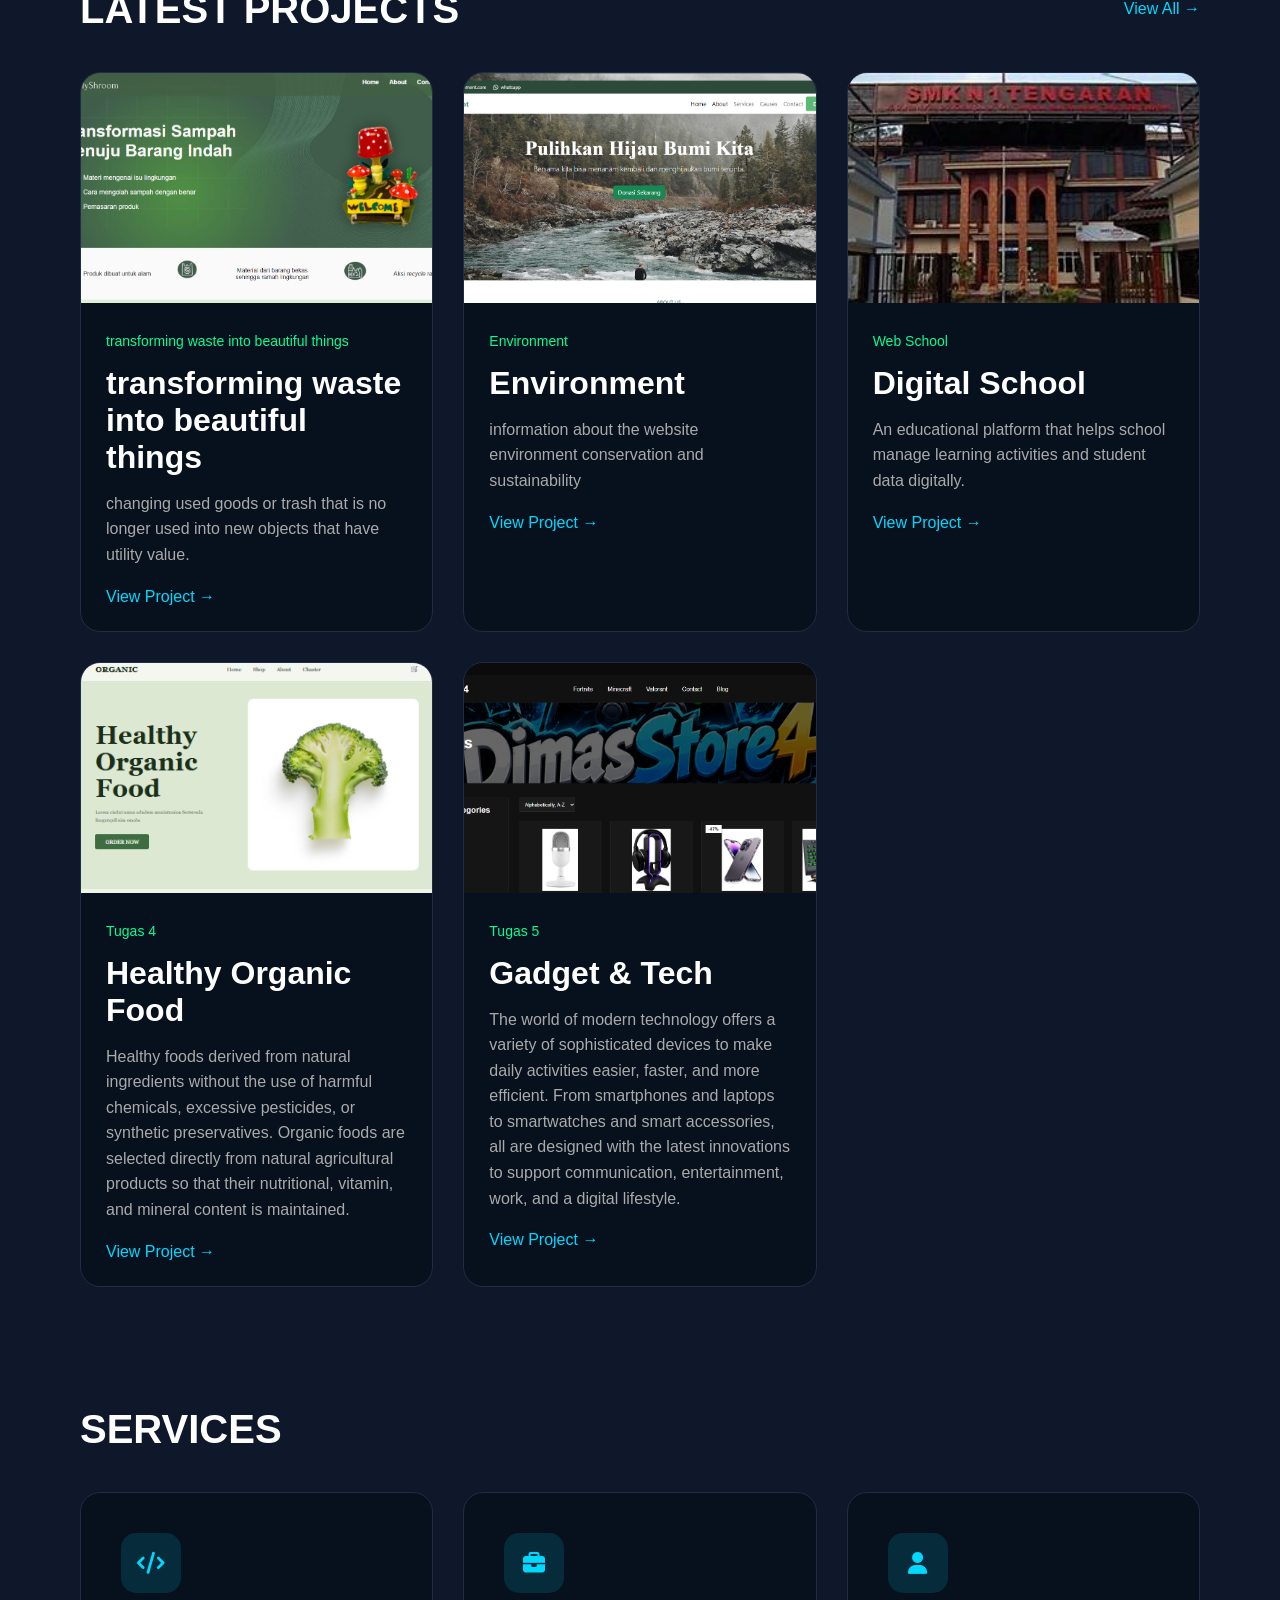
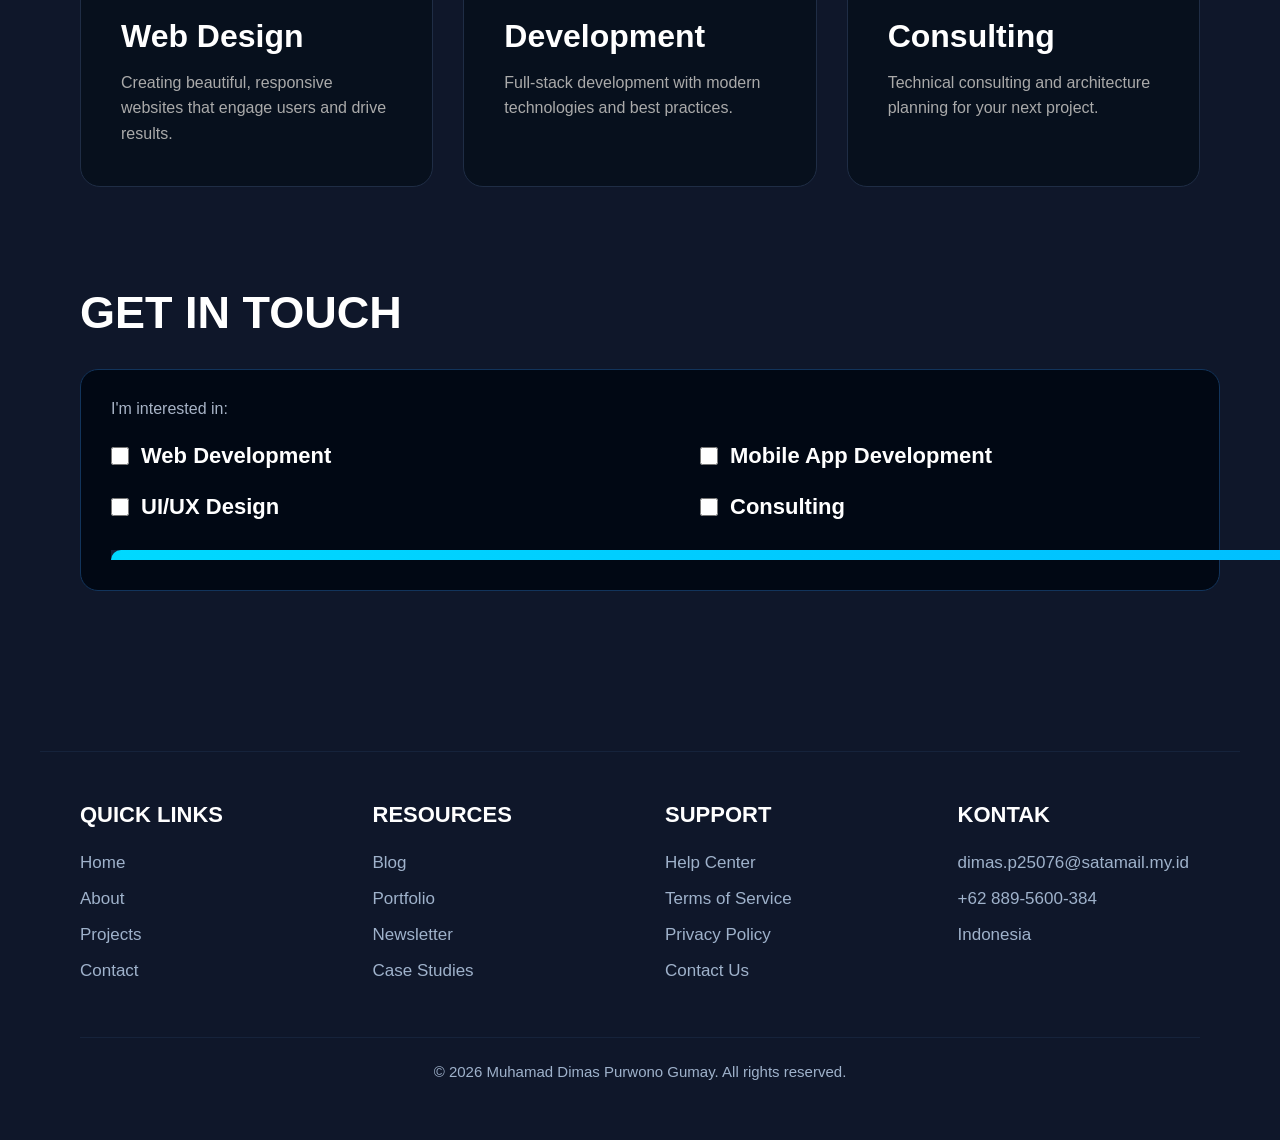
==== commit ce62cf92: "Add files via upload" ====
--- a/index.html
+++ b/index.html
@@ -5,10 +5,8 @@
   <meta name="viewport" content="width=device-width, initial-scale=1.0"/>
   <title>Portfolio</title>
 
-  <!-- CSS -->
   <link rel="stylesheet" href="style.css"/>
 
-  <!-- ICON -->
   <link
     rel="stylesheet"
     href="https://cdnjs.cloudflare.com/ajax/libs/font-awesome/6.5.2/css/all.min.css"
@@ -21,7 +19,6 @@
 
   <title>Get In Touch</title>
 
-  <!-- CSS -->
   <link rel="stylesheet" href="style.css">
   <link rel="stylesheet"
 href="https://cdnjs.cloudflare.com/ajax/libs/font-awesome/6.5.1/css/all.min.css"/>
@@ -30,20 +27,17 @@
 </head>
 <body>
 
-  <!-- NAVBAR -->
   <header>
     <div class="logo">Muhamad Dimas Purwono Gumay</div>
 
     <nav>
       <a href="#">Home</a>
-      <a href="recount Text.html">My experience</a>
-      <a href="#">Projects</a>
-      <a href="#">Blog</a>
-      <a href="#">Contact</a>
+      <a href="recount Text.html">About me</a>
+      <a href="">Projects</a>
+      <a href="contact.Html">Contact</a>
     </nav>
   </header>
 
-  <!-- HERO -->
   <section class="hero">
 
     <div class="hero-left">
@@ -113,10 +107,8 @@
   </section>
 <div class="skills-container">
 
-  <!-- LEFT -->
   <div class="skills-left">
 
-    <!-- JavaScript -->
     <div class="skill-item">
 
       <div class="box">
@@ -132,7 +124,6 @@
 
     </div>
 
-    <!-- React -->
     <div class="skill-item">
 
       <div class="box">
@@ -148,7 +139,6 @@
 
     </div>
 
-    <!-- Node -->
     <div class="skill-item">
 
       <div class="box">
@@ -166,7 +156,6 @@
 
   </div>
 
-  <!-- RIGHT -->
   <div class="skills-right">
 
     <!-- Python -->
@@ -185,7 +174,6 @@
 
     </div>
 
-    <!-- MongoDB -->
     <div class="skill-item">
 
       <div class="box">
@@ -201,7 +189,6 @@
 
     </div>
 
-    <!-- Git -->
     <div class="skill-item">
 
       <div class="box">
@@ -224,7 +211,6 @@
 
   </section>
 
-  <!-- PROJECTS -->
   <section class="projects">
 
     <div class="projects-header">
@@ -237,10 +223,10 @@
        <div class="project-card">
         <img src="img/Screenshot 2026-05-16 173646.png" alt="">
         <div class="project-content">
-          <span>transformasi sampah menuju barang indah</span>
-          <h3>transformasi sampah menuju barang indah</h3>
+          <span>transforming waste into beautiful things</span>
+          <h3>transforming waste into beautiful things</h3>
           <p>
-            mengubah barang bekas atau sampah yang sudah tidak terpakai menjadi benda baru yang memiliki nilai guna.
+            changing used goods or trash that is no longer used into new objects that have utility value.
           </p>
           <a href="https://zahrorahmadan-cpu.github.io/recycleproject/">View Project →</a>
         </div>
@@ -276,7 +262,7 @@
           <span>Tugas 4</span>
           <h3>Healthy Organic Food</h3>
           <p>
-            sehat yang berasal dari bahan alami tanpa penggunaan bahan kimia berbahaya, pestisida berlebihan, maupun pengawet sintetis. Makanan organik dipilih langsung dari hasil pertanian alami sehingga kandungan nutrisi, vitamin, dan mineralnya tetap terjaga          </p>
+            Healthy foods derived from natural ingredients without the use of harmful chemicals, excessive pesticides, or synthetic preservatives. Organic foods are selected directly from natural agricultural products so that their nutritional, vitamin, and mineral content is maintained.</p>
           <a href="https://dimasgumay213-maker.github.io/tugas-4-semester-2/">View Project →</a>
         </div>
       </div>
@@ -287,7 +273,7 @@
           <span>Tugas 5</span>
           <h3>Gadget & Tech</h3>
           <p>
-            dunia teknologi modern yang menghadirkan berbagai perangkat canggih untuk membantu aktivitas sehari-hari menjadi lebih mudah, cepat, dan efisien. Mulai dari smartphone, laptop, smartwatch, hingga aksesoris pintar, semua dirancang dengan inovasi terbaru untuk mendukung komunikasi, hiburan, pekerjaan, dan gaya hidup digital.
+            The world of modern technology offers a variety of sophisticated devices to make daily activities easier, faster, and more efficient. From smartphones and laptops to smartwatches and smart accessories, all are designed with the latest innovations to support communication, entertainment, work, and a digital lifestyle.
           </p>
           <a href="https://dimasgumay213-maker.github.io/tugas-5-semester2/">View Project →</a>
         </div>
@@ -296,7 +282,6 @@
 
   </section>
 
-  <!-- SERVICES -->
   <section class="services">
 
     <h2>SERVICES</h2>
@@ -331,9 +316,8 @@
 
   </section>
 
-  <!-- JS -->
   <script src="script.js"></script>
-<!-- CONTACT SECTION -->
+
   <section class="contact-section">
 
     <h1>GET IN TOUCH</h1>
@@ -374,12 +358,10 @@
 
   </section>
 
-  <!-- FOOTER -->
   <footer>
 
     <div class="footer-container">
 
-      <!-- QUICK LINKS -->
       <div class="footer-box">
 
         <h3>QUICK LINKS</h3>
--- a/style.css
+++ b/style.css
@@ -419,7 +419,6 @@
   color:white;
 }
 
-/* NAVBAR */
 
 header{
   width:100%;
@@ -451,7 +450,6 @@
   color:#00bfff;
 }
 
-/* HERO */
 
 .hero{
   width:100%;
@@ -462,8 +460,6 @@
   align-items:center;
   gap:70px;
 }
-
-/* LEFT */
 
 .hero-text{
   width:55%;
@@ -488,7 +484,6 @@
   max-width:850px;
 }
 
-/* RIGHT */
 
 .hero-image{
   width:45%;
@@ -507,7 +502,6 @@
   border-left:12px solid #00bfff;
 }
 
-/* CARD */
 
 .card{
   position:absolute;
@@ -557,7 +551,6 @@
   right:-40px;
 }
 
-/* RESPONSIVE */
 
 @media(max-width:1200px){
 
@@ -637,8 +630,6 @@
   background:#000;
   color:white;
 }
-
-/* CONTACT */
 
 .contact-section{
   width:70%;
@@ -699,7 +690,6 @@
   color:white;
 }
 
-/* CONTAINER */
 
 .skills-container{
   display:grid;
@@ -707,7 +697,6 @@
   gap:40px;
 }
 
-/* SKILL */
 
 .skill-item{
   margin-bottom:30px;
@@ -733,7 +722,6 @@
   font-size:28px;
 }
 
-/* PROGRESS */
 
 .progress-bar{
   width:200%;
@@ -751,7 +739,6 @@
   animation:load 2s forwards;
 }
 
-/* WIDTH */
 
 .javascript{
   --width:2%;
@@ -883,4 +870,232 @@
     grid-template-columns:1fr;
   }
 
+}
+/* FILE : style.css */
+
+@import url('https://fonts.googleapis.com/css2?family=Poppins:wght@300;400;500;600;700&display=swap');
+
+*{
+  margin:0;
+  padding:0;
+  box-sizing:border-box;
+  font-family:'Poppins',sans-serif;
+}
+
+body{
+  background:#000;
+  color:#fff;
+}
+
+.contact{
+  width:100%;
+  min-height:100vh;
+  display:flex;
+  justify-content:space-between;
+  align-items:center;
+  padding:80px 8%;
+  gap:60px;
+}
+
+/* LEFT */
+.contact-left{
+  width:50%;
+}
+
+.subtitle{
+  color:#00d9ff;
+  margin-bottom:15px;
+  letter-spacing:2px;
+}
+
+.contact-left h1{
+  font-size:65px;
+  line-height:1.1;
+  margin-bottom:20px;
+}
+
+.contact-left h1 span{
+  color:#00d9ff;
+}
+
+.desc{
+  color:#bdbdbd;
+  margin-bottom:30px;
+  line-height:1.7;
+}
+
+.info-box{
+  display:flex;
+  align-items:center;
+  gap:15px;
+  background:#07121f;
+  padding:18px;
+  border-radius:15px;
+  margin-bottom:20px;
+  border:1px solid rgba(0,217,255,0.2);
+}
+
+.info-box i{
+  width:50px;
+  height:50px;
+  background:#00d9ff;
+  color:#000;
+  border-radius:12px;
+  display:flex;
+  align-items:center;
+  justify-content:center;
+  font-size:20px;
+}
+
+.social{
+  display:flex;
+  gap:15px;
+  margin-top:25px;
+}
+
+.social a{
+  width:45px;
+  height:45px;
+  border-radius:50%;
+  background:#07121f;
+  color:#00d9ff;
+  display:flex;
+  align-items:center;
+  justify-content:center;
+  text-decoration:none;
+  transition:0.3s;
+}
+
+.social a:hover{
+  background:#00d9ff;
+  color:#000;
+}
+
+/* RIGHT */
+.contact-right{
+  width:45%;
+  background:#07121f;
+  padding:40px;
+  border-radius:20px;
+  border:1px solid rgba(0,217,255,0.2);
+}
+
+form{
+  display:flex;
+  flex-direction:column;
+  gap:20px;
+}
+
+form input,
+form textarea{
+  width:100%;
+  padding:16px;
+  border:none;
+  outline:none;
+  border-radius:10px;
+  background:#0d1b2a;
+  color:#fff;
+}
+
+form textarea{
+  height:150px;
+  resize:none;
+}
+
+button{
+  padding:16px;
+  border:none;
+  border-radius:10px;
+  background:#00d9ff;
+  color:#000;
+  font-weight:600;
+  cursor:pointer;
+  transition:0.3s;
+}
+
+button:hover{
+  box-shadow:0 0 20px #00d9ff;
+}
+
+/* RESPONSIVE */
+@media(max-width:900px){
+
+  .contact{
+    flex-direction:column;
+  }
+
+  .contact-left,
+  .contact-right{
+    width:100%;
+  }
+
+  .contact-left h1{
+    font-size:45px;
+  }
+
+}
+*{
+    margin: 0;
+    padding: 0;
+    box-sizing: border-box;
+    font-family: Arial, sans-serif;
+}
+
+body{
+    background: #0f172a;
+    color: white;
+}
+
+/* HEADER */
+header{
+    padding: 20px;
+    text-align: center;
+}
+
+.logo{
+    font-size: 35px;
+    font-weight: bold;
+    margin-bottom: 20px;
+}
+
+nav a{
+    color: white;
+    text-decoration: none;
+    margin: 0 15px;
+    font-size: 20px;
+    transition: 0.3s;
+}
+
+nav a:hover{
+    color: #38bdf8;
+}
+
+/* HERO */
+.hero{
+    min-height: 100vh;
+    display: flex;
+    justify-content: center;
+    align-items: center;
+    padding: 40px;
+    text-align: center;
+}
+
+.hero-text{
+    max-width: 1000px;
+}
+
+.hero-text h1{
+    font-size: 70px;
+    line-height: 1.2;
+    margin-bottom: 30px;
+}
+
+.hero-text h1 span{
+    color: #38bdf8;
+}
+
+.hero-text p{
+    font-size: 24px;
+    line-height: 1.8;
+    margin-bottom: 25px;
 }
--- a/style.css
+++ b/style.css
@@ -419,7 +419,6 @@
   color:white;
 }
 
-/* NAVBAR */
 
 header{
   width:100%;
@@ -451,7 +450,6 @@
   color:#00bfff;
 }
 
-/* HERO */
 
 .hero{
   width:100%;
@@ -462,8 +460,6 @@
   align-items:center;
   gap:70px;
 }
-
-/* LEFT */
 
 .hero-text{
   width:55%;
@@ -488,7 +484,6 @@
   max-width:850px;
 }
 
-/* RIGHT */
 
 .hero-image{
   width:45%;
@@ -507,7 +502,6 @@
   border-left:12px solid #00bfff;
 }
 
-/* CARD */
 
 .card{
   position:absolute;
@@ -557,7 +551,6 @@
   right:-40px;
 }
 
-/* RESPONSIVE */
 
 @media(max-width:1200px){
 
@@ -637,8 +630,6 @@
   background:#000;
   color:white;
 }
-
-/* CONTACT */
 
 .contact-section{
   width:70%;
@@ -699,7 +690,6 @@
   color:white;
 }
 
-/* CONTAINER */
 
 .skills-container{
   display:grid;
@@ -707,7 +697,6 @@
   gap:40px;
 }
 
-/* SKILL */
 
 .skill-item{
   margin-bottom:30px;
@@ -733,7 +722,6 @@
   font-size:28px;
 }
 
-/* PROGRESS */
 
 .progress-bar{
   width:200%;
@@ -751,7 +739,6 @@
   animation:load 2s forwards;
 }
 
-/* WIDTH */
 
 .javascript{
   --width:2%;
@@ -883,4 +870,232 @@
     grid-template-columns:1fr;
   }
 
+}
+/* FILE : style.css */
+
+@import url('https://fonts.googleapis.com/css2?family=Poppins:wght@300;400;500;600;700&display=swap');
+
+*{
+  margin:0;
+  padding:0;
+  box-sizing:border-box;
+  font-family:'Poppins',sans-serif;
+}
+
+body{
+  background:#000;
+  color:#fff;
+}
+
+.contact{
+  width:100%;
+  min-height:100vh;
+  display:flex;
+  justify-content:space-between;
+  align-items:center;
+  padding:80px 8%;
+  gap:60px;
+}
+
+/* LEFT */
+.contact-left{
+  width:50%;
+}
+
+.subtitle{
+  color:#00d9ff;
+  margin-bottom:15px;
+  letter-spacing:2px;
+}
+
+.contact-left h1{
+  font-size:65px;
+  line-height:1.1;
+  margin-bottom:20px;
+}
+
+.contact-left h1 span{
+  color:#00d9ff;
+}
+
+.desc{
+  color:#bdbdbd;
+  margin-bottom:30px;
+  line-height:1.7;
+}
+
+.info-box{
+  display:flex;
+  align-items:center;
+  gap:15px;
+  background:#07121f;
+  padding:18px;
+  border-radius:15px;
+  margin-bottom:20px;
+  border:1px solid rgba(0,217,255,0.2);
+}
+
+.info-box i{
+  width:50px;
+  height:50px;
+  background:#00d9ff;
+  color:#000;
+  border-radius:12px;
+  display:flex;
+  align-items:center;
+  justify-content:center;
+  font-size:20px;
+}
+
+.social{
+  display:flex;
+  gap:15px;
+  margin-top:25px;
+}
+
+.social a{
+  width:45px;
+  height:45px;
+  border-radius:50%;
+  background:#07121f;
+  color:#00d9ff;
+  display:flex;
+  align-items:center;
+  justify-content:center;
+  text-decoration:none;
+  transition:0.3s;
+}
+
+.social a:hover{
+  background:#00d9ff;
+  color:#000;
+}
+
+/* RIGHT */
+.contact-right{
+  width:45%;
+  background:#07121f;
+  padding:40px;
+  border-radius:20px;
+  border:1px solid rgba(0,217,255,0.2);
+}
+
+form{
+  display:flex;
+  flex-direction:column;
+  gap:20px;
+}
+
+form input,
+form textarea{
+  width:100%;
+  padding:16px;
+  border:none;
+  outline:none;
+  border-radius:10px;
+  background:#0d1b2a;
+  color:#fff;
+}
+
+form textarea{
+  height:150px;
+  resize:none;
+}
+
+button{
+  padding:16px;
+  border:none;
+  border-radius:10px;
+  background:#00d9ff;
+  color:#000;
+  font-weight:600;
+  cursor:pointer;
+  transition:0.3s;
+}
+
+button:hover{
+  box-shadow:0 0 20px #00d9ff;
+}
+
+/* RESPONSIVE */
+@media(max-width:900px){
+
+  .contact{
+    flex-direction:column;
+  }
+
+  .contact-left,
+  .contact-right{
+    width:100%;
+  }
+
+  .contact-left h1{
+    font-size:45px;
+  }
+
+}
+*{
+    margin: 0;
+    padding: 0;
+    box-sizing: border-box;
+    font-family: Arial, sans-serif;
+}
+
+body{
+    background: #0f172a;
+    color: white;
+}
+
+/* HEADER */
+header{
+    padding: 20px;
+    text-align: center;
+}
+
+.logo{
+    font-size: 35px;
+    font-weight: bold;
+    margin-bottom: 20px;
+}
+
+nav a{
+    color: white;
+    text-decoration: none;
+    margin: 0 15px;
+    font-size: 20px;
+    transition: 0.3s;
+}
+
+nav a:hover{
+    color: #38bdf8;
+}
+
+/* HERO */
+.hero{
+    min-height: 100vh;
+    display: flex;
+    justify-content: center;
+    align-items: center;
+    padding: 40px;
+    text-align: center;
+}
+
+.hero-text{
+    max-width: 1000px;
+}
+
+.hero-text h1{
+    font-size: 70px;
+    line-height: 1.2;
+    margin-bottom: 30px;
+}
+
+.hero-text h1 span{
+    color: #38bdf8;
+}
+
+.hero-text p{
+    font-size: 24px;
+    line-height: 1.8;
+    margin-bottom: 25px;
 }
